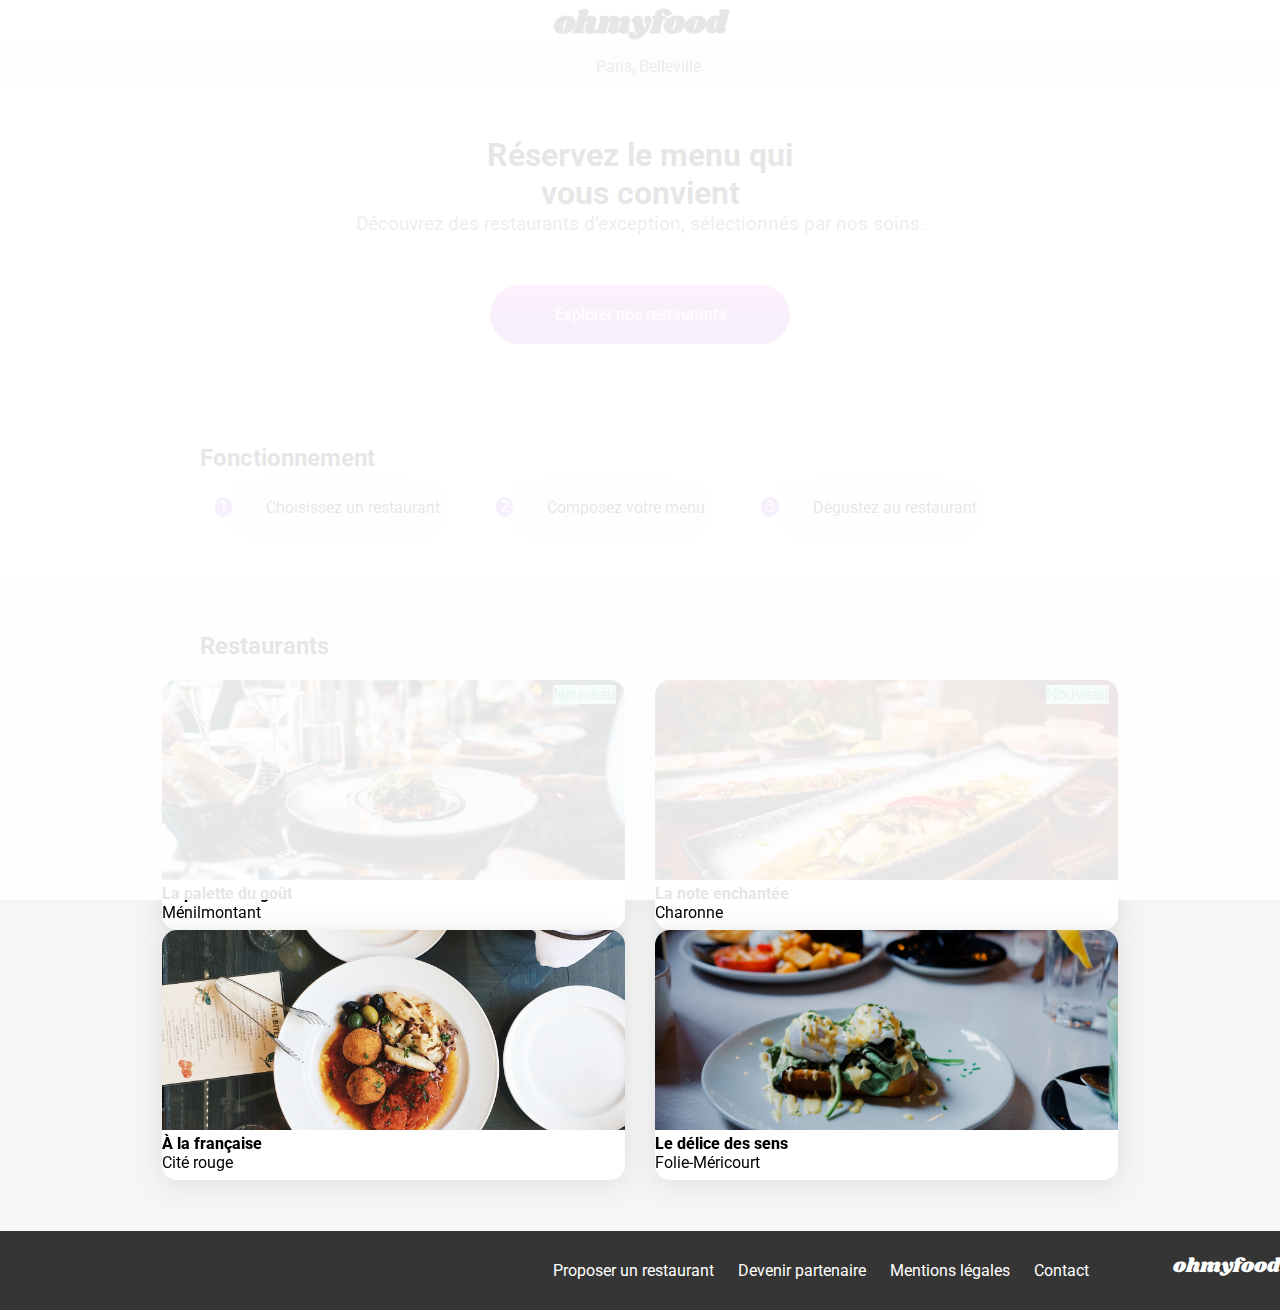
==== index.html @ e3de3bda "commit du 18-04" ====
<!DOCTYPE html>
<html lang="fr">
  <head>
    <meta charset="UTF-8">
    <meta http-equiv="X-UA-Compatible" content="IE=edge">
    <meta name="viewport" content="width=device-width, initial-scale=1.0">
    <title>Oh my food</title>
    <link
      rel="stylesheet"
      href="https://cdnjs.cloudflare.com/ajax/libs/font-awesome/6.2.1/css/all.min.css"
      integrity="sha512-MV7K8+y+gLIBoVD59lQIYicR65iaqukzvf/nwasF0nqhPay5w/9lJmVM2hMDcnK1OnMGCdVK+iQrJ7lzPJQd1w=="
      crossorigin="anonymous"
      referrerpolicy="no-referrer"
    >
    <link rel="preconnect" href="https://fonts.googleapis.com">
    <link rel="preconnect" href="https://fonts.googleapis.com">
    <link rel="preconnect" href="https://fonts.gstatic.com" crossorigin>
    <link href="https://fonts.googleapis.com/css2?family=Roboto:ital,wght@0,100;0,300;0,400;0,500;0,700;0,900;1,100;1,300;1,400;1,500;1,700;1,900&family=Shrikhand&display=swap" rel="stylesheet">
    <link rel="stylesheet" href="./css/index.css">
  </head>
  <body>
    <div class="loader">
      <i class="fa-solid fa-spinner fa-3x fa-spin"></i>
    </div>
    <header>
      <!-- <img src="./images/logo/ohmyfood@2x.svg" alt="oh my food" class="center"> -->
      <h1 class="center">ohmyfood</h1>
      <div class="location">
        <i class="fa-sharp fa-solid fa-location-dot"></i>Paris, Belleville
      </div>
    </header>
    <section>
      <h1 class="reserve">Réservez le menu qui<br> vous convient</h1>
      <p class="intro">Découvrez des restaurants d’exception, sélectionnés par nos soins.</p>
      <div class="btn"><a href="#">Explorer nos restaurants</a></div>
      <div class="fonction">
        <h2 class="ftn">Fonctionnement</h2>
        <div class="one-two-three">
          <div class="line">
            <div class="bullet">1</div>
            <div class="restaurant"><i class="fa-solid fa-mobile-screen-button"></i> Choisissez un restaurant</div>
          </div>
          <div class="line">
            <div class="bullet">2</div>
            <div class="restaurant"><i class="fa-solid fa-list"></i> Composez votre menu</div>
          </div>
          <div class="line">
            <div class="bullet">3</div>
            <div class="restaurant"><i class="fa-solid fa-store"></i> Dégustez au restaurant</div>
          </div>
        </div>
      </div>
    </section>
    <section class="restaurants">
      <h2 class="resto">Restaurants</h2>
      <div class="restaurant-cards">
        <article class="card">
          <div class="new">Nouveau</div>
          <img src="./images/restaurants/jay-wennington-N_Y88TWmGwA-unsplash.jpg" alt="photo d'une assiette">
          <div class="subtitle">
            <div class="heart"><i class="fa-regular fa-heart"></i><i class="fa-solid fa-heart full-heart"></i></div>
            <a href="./restaurants/palette.html">La palette du goût</a>
            <p class="faubourg">Ménilmontant</p>
          </div>
        </article>
      
        <article class="card">
          <div class="new">Nouveau</div>
          <img src="./images/restaurants/louis-hansel-shotsoflouis-qNBGVyOCY8Q-unsplash.jpg" alt="photo d'une assiette">
          <div class="subtitle">
            <div class="heart"><i class="fa-regular fa-heart"></i><i class="fa-solid fa-heart full-heart"></i></div>
            <a href="./restaurants/note.html">La note enchantée</a>
            <p class="faubourg">Charonne</p>
          </div>
        </article>
      
      
        <article class="card">
          <img src="./images/restaurants/stil-u2Lp8tXIcjw-unsplash.jpg" alt="photo d'une assiette">
          <div class="subtitle">
            <div class="heart"><i class="fa-regular fa-heart"></i><i class="fa-solid fa-heart full-heart"></i></div>
            <a href="./restaurants/francaise.html">À la française</a>
            <p class="faubourg">Cité rouge</p>
          </div>
        </article>
      
      
        <article class="card">
          <img src="./images/restaurants/toa-heftiba-DQKerTsQwi0-unsplash.jpg" alt="photo d'une assiette">
          <div class="subtitle">
            <div class="heart"><i class="fa-regular fa-heart"></i><i class="fa-solid fa-heart full-heart"></i></div>
            <a href="./restaurants/delice.html">Le délice des sens</a>
            <p class="faubourg">Folie-Méricourt</p>
          </div>
        </article>
      </div>
    </section>
    <footer>
      <div class="logo">ohmyfood</div>
      <ul>
        <li><a href="#"><i class="fa-solid fa-utensils"></i> Proposer un restaurant</a></li>
        <li><a href="#"><i class="fas fa-hands-helping"></i> Devenir partenaire</a></li>
        <li><a href="#">Mentions légales</a></li>
        <li><a href="mailto:antoninvorain@gmail.com">Contact</a></li>
      </ul>
    </footer>
  </body>
</html>
---- css/index.css ----
* {
  padding: 0;
  margin: 0;
}
/* font-family: 'Shrikhand', sans-serif; */


body {
  /* ohmyfood */
  font-family: "Roboto", sans-serif;
  color: black;
  padding: 0;
  margin: 0;
  /* width: 375px; */
}

.loader{
  position: fixed;
  background-color: #ffffff;
  height: 100vh;
  inset:0;
  z-index: 2;
  opacity: 0.9;
  display:grid;
  place-items: center;
  animation: disappear 200ms 3s forwards;
  color:#e270db;
  transform-origin: top;
}

@keyframes disappear{
  to{
    transform: scale(0);
    /* height: 0; */
    /* width: 0; */
  }
}

.center {
  font-family: "Shrikhand", sans-serif;
  font-size: 2rem;
  text-align: center;
}

header {
  min-width: 375px;
  /* background-color: red; */
  /* position: relative; */
}

.fa-location-dot{
  padding-right: 1rem;
}

.location {
  width: 100%;
  background-color: #eaeaea;
  color: #353535;
  font-size: 1rem;
  /* width: 375px; */
  display: flex;
  justify-content: center;
  padding: 10px 0;
  /* margin: 10px; */
}

.btn {
  margin: auto;
  margin-top: 50px;
  background-image: linear-gradient(180deg, #e270db, #A05ADC);
  /* background-color: ; */
  border-radius: 30px;
  text-align: center;
  padding: 20px 0;
  max-width: 300px;
  cursor: pointer;
}

.btn:hover{
  /* background-image:  */
  transform: scale(1.02);
  opacity: 0.9;
  transition: transform 300ms ease-in-out;
  transform: linear-gradient(180deg, #A05ADC, #e270db);
}

a{
  text-decoration: none;
  color: white;
}

.reserve{
  margin-top: 50px;
  text-align: center;
}

.intro{
  text-align: center;
  margin: auto;
  color: #4D4D4D;
}

p{
  margin-top: 20px;
  font-size: 1.2rem;
}


.ftn{
  margin-top: 100px;
  padding-left: 10px;
}


.fa-mobile-screen-button,
.fa-list,
.fa-store{
  padding-right: 1.5rem;

}

.one-two-three{
  display: flex;
  flex-direction: column;
  padding-left: 10px;
}

.bullet{
  background-color: #A05ADC;
  border-radius: 50%;
  width: 20px;
  height: 20px;
  text-align: center;
  margin-top: 10px;
  color: white;
  z-index: 1;
}

.line{
  display: flex;
  justify-content: center;
  align-items: center;
}

.restaurant{
  display: flex;
  align-items: center;
  background-color: #F6F6F6;
  filter: drop-shadow(0px 3px 15px rgba(0, 0, 0, 0.1));
  width: 100%;
  margin-top: 10px;
  height: 50px;
  padding-left: 10px;
  border-radius: 10%;
}

.restaurant:hover .fa-solid{
  color:#A05ADC;
}

restaurant::before{
  content: "";
  margin-left: 100px;
}

/* .fa-store{
  color: #A05ADC;
} */

.restaurants{
  background-color: #F6F6F6;
  margin-top: 50px;
  padding-bottom: 4%;
}

.resto{
  margin-left: 0px;
  padding-top: 50px;
}

.card{
  border-radius: 15px;
  max-width: 94%;
  max-height: 340px;
  margin: auto;
  position: relative;
  filter: drop-shadow(0px 3px 15px rgba(0, 0, 0, 0.1));
  background-color: white;
}

.card img{
  width: 100%;
  object-fit: cover;
  border-radius: 15px 15px 0 0;
  max-height: 300px;
  height: 200px;
}

.new{
  display: inline-block;
  position: absolute;
  top: 2%;
  right:2%;
  /* margin:  290px; */
  color: #139273;
  background-color: #99E2D0;
}

.subtitle{
  position:relative;
  width: 300px;
}
.subtitle a{
  color: black;
  font-weight: 800;
  margin-top: -16px;
}

.faubourg{
  font-size: 16px;
  margin-top: -0px;
  margin-bottom: 8px;
}

.fa-heart{
  position: absolute;
}

.heart{
  position:absolute;
  right: 1.5rem;  
  /* left: auto; */
  top: 0rem;
  font-size: 2rem;
}

.full-heart{
  color: transparent;
  background-image: linear-gradient(180deg, #A05ADC, #e270db);
  background-clip: text;
  -webkit-background-clip: text;
  opacity: 0;
  transition: all 200ms ease-in-out;
}

.full-heart:hover{
  opacity: 1;
}

footer{
  display: flex;
  flex-direction: column;
  background-color: #353535;
  color: white;
  padding-left: 20px;
  padding-top: 20px;
  padding-bottom: 20px;
  gap: 10px;
}

ul li{
  list-style-type: none;
  padding: 10px;
}

.logo{
  font-family: Shrikhand, sans-serif;
  font-size: 20px;
}

/* tablette */
@media screen and (min-width: 768px){

  .restaurant-cards{
    display: flex;
    flex-direction: row;
    flex-wrap: wrap;
    width: 94%;
    margin:0 auto;
    justify-content: space-between;
  }

  .card{
    width: 47%;
  }
}


/* desktop version */
@media (min-width: 992px) {
  .card{
    width:24%;
  }
  
  .restaurant-cards{
    display: flex;
    flex-direction: row;
    flex-wrap: wrap;
    width: 94%;
    margin:0 auto;
    justify-content: space-between;
  }

  .heart{
    position:absolute;
    right: -3rem;  
  }

  .card{
    width: 47%;
  }
}

@media (min-width: 1200px) {
  .one-two-three{
    display: flex;
    flex-direction: row;
    margin-left: 16%;
    gap: 5%;
  }

  .ftn{
    padding-left: 200px;
  }
  
  .resto{
    padding-left: 200px;
    padding-bottom: 20px;
  }

  .heart{
    position:absolute;
    right: -8rem;  
  }

  .card{
    width: 47%;
  }

  .restaurant-cards{
    display: flex;
    flex-direction: row;
    flex-wrap: wrap;
    width: 77%;
    margin:0 auto;
    justify-content: space-between;
  }
  
  .heart{
    /* right: -1rem; */
  }
  
  footer{
    display: flex;
    flex-direction: row-reverse;
    background-color: #353535;
    padding-left: 20px;
    padding-top: 20px;
    padding-bottom: 20px;
    gap: 10px;
  }
  
  .logo{
    padding-left: 4rem;
  }

  ul li{
    display: inline-block;
  }
}
/*
  body {
    width: 1024px;
  }

  .center{
    width: 16%;
  }
  .location {
    width: 1440px;
  }

  .btn{
    width: 215px;
    margin: auto;
  }

  .reserve{
    margin-bottom: 30px;
  }

  .intro{
    margin-bottom: 30px;
  }

  .ftn{
    margin-left: 16%;
  }

 

  .restaurants{
    display:flex;
    flex-direction: row;
    flex-wrap: wrap;
    margin-left: 16%  ;
  }

  .resto{
    margin-left: 0%; 
    margin-bottom: 16%;

  }

  .restaurant-cards{
    margin-top: 500px;
    display: flex;
    flex-direction: row;
    flex-wrap: wrap;
    width: 100%;
  }

  .card{
    width: 500%;
  } */

}
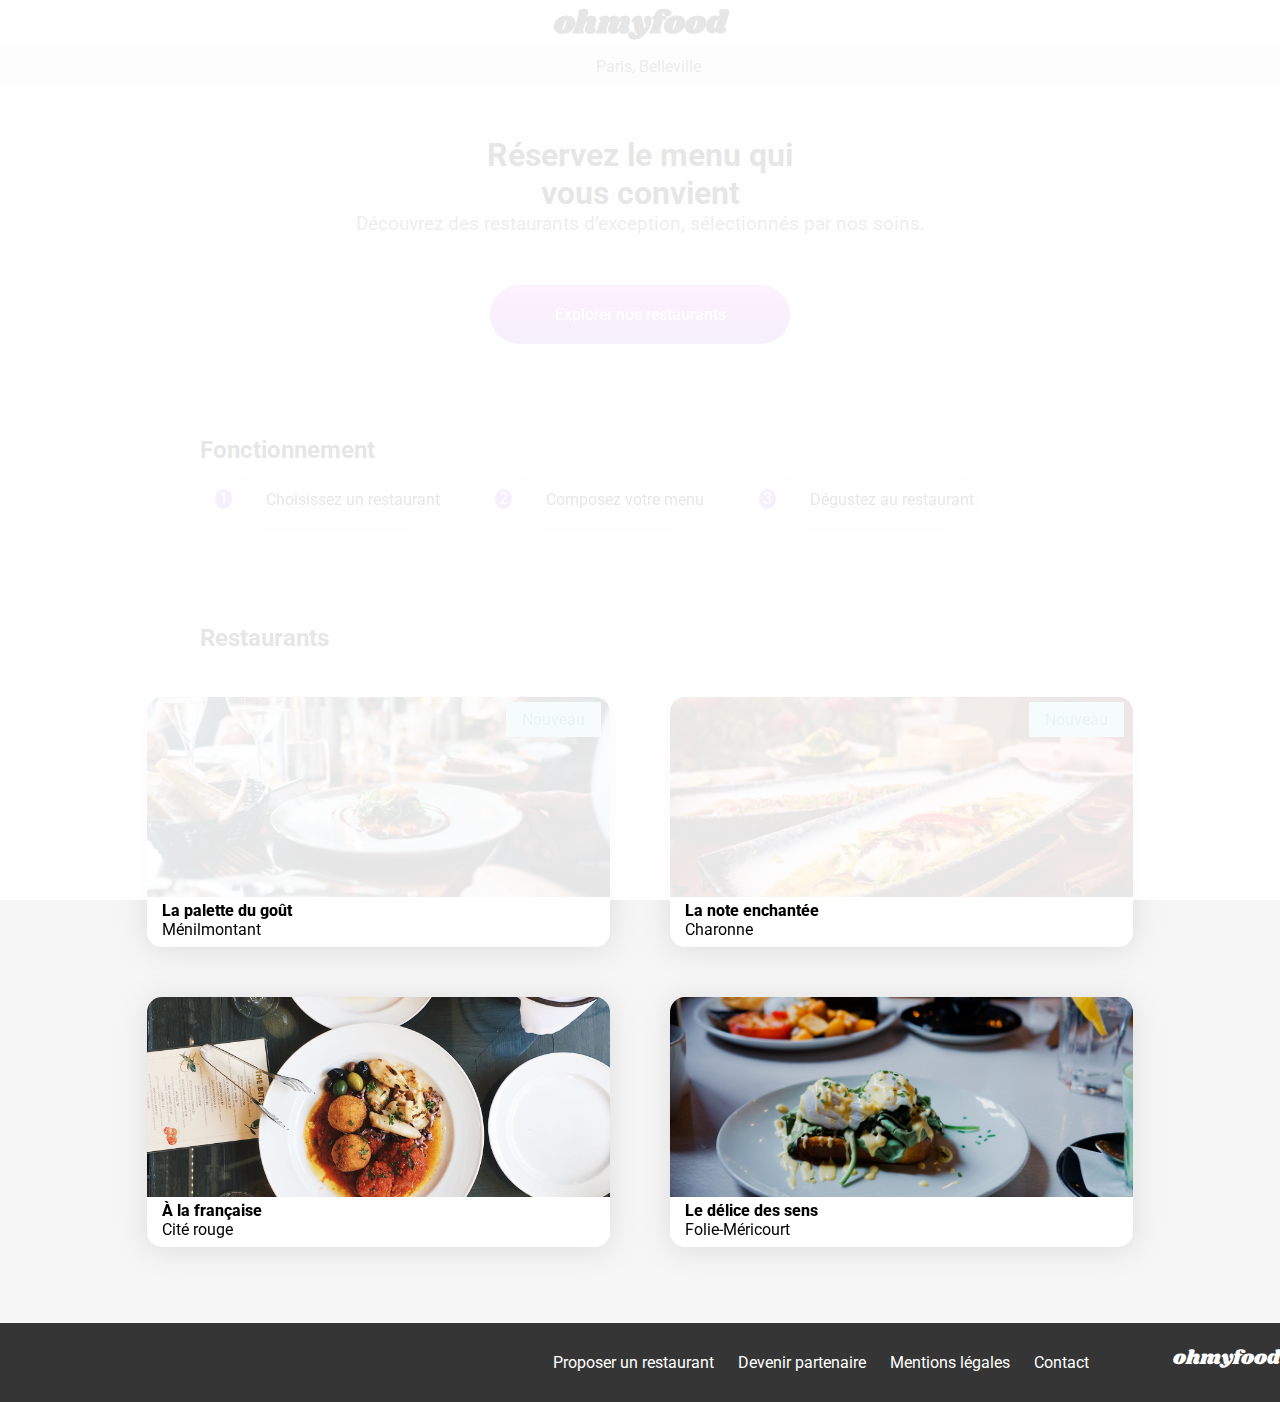
==== commit 4b4e31ba: "commit du 28-04.2" ====
--- a/index.html
+++ b/index.html
@@ -30,9 +30,11 @@
       </div>
     </header>
     <section>
-      <h1 class="reserve">Réservez le menu qui<br> vous convient</h1>
-      <p class="intro">Découvrez des restaurants d’exception, sélectionnés par nos soins.</p>
-      <div class="btn"><a href="#">Explorer nos restaurants</a></div>
+      <div class="bgc">
+        <h1 class="reserve">Réservez le menu qui<br> vous convient</h1>
+        <p class="intro">Découvrez des restaurants d’exception, sélectionnés par nos soins.</p>
+        <div class="btn"><a href="#">Explorer nos restaurants</a></div>
+      </div>  
       <div class="fonction">
         <h2 class="ftn">Fonctionnement</h2>
         <div class="one-two-three">
--- a/css/index.css
+++ b/css/index.css
@@ -43,9 +43,8 @@
 }
 
 header {
-  min-width: 375px;
-  /* background-color: red; */
-  /* position: relative; */
+  min-width: 100%;
+  margin: 0;
 }
 
 .fa-location-dot{
@@ -61,7 +60,7 @@
   display: flex;
   justify-content: center;
   padding: 10px 0;
-  /* margin: 10px; */
+  margin: 0px;
 }
 
 .btn {
@@ -81,7 +80,7 @@
   transform: scale(1.02);
   opacity: 0.9;
   transition: transform 300ms ease-in-out;
-  transform: linear-gradient(180deg, #A05ADC, #e270db);
+  /* transform: linear-gradient(180deg, #A05ADC, #e270db); */
 }
 
 a{
@@ -89,8 +88,14 @@
   color: white;
 }
 
+.bgc{
+  height: 200px;
+  background-color: #F6F6F6;
+  padding-top: 50px;
+}
+
 .reserve{
-  margin-top: 50px;
+  font-size: 2rem;;
   text-align: center;
 }
 
@@ -108,7 +113,9 @@
 
 .ftn{
   margin-top: 100px;
+  /* margin-right: 45px; */
   padding-left: 10px;
+  /* padding-right: 10px; */
 }
 
 
@@ -123,6 +130,7 @@
   display: flex;
   flex-direction: column;
   padding-left: 10px;
+  padding-right: 25px;
 }
 
 .bullet{
@@ -175,6 +183,7 @@
 
 .resto{
   margin-left: 0px;
+  padding-left: 10px;
   padding-top: 50px;
 }
 
@@ -182,7 +191,8 @@
   border-radius: 15px;
   max-width: 94%;
   max-height: 340px;
-  margin: auto;
+  margin: 25px 0;
+  /* margin: auto; */
   position: relative;
   filter: drop-shadow(0px 3px 15px rgba(0, 0, 0, 0.1));
   background-color: white;
@@ -199,6 +209,7 @@
 .new{
   display: inline-block;
   position: absolute;
+  padding :0.5em 1em;
   top: 2%;
   right:2%;
   /* margin:  290px; */
@@ -209,6 +220,7 @@
 .subtitle{
   position:relative;
   width: 300px;
+  left: 15px;
 }
 .subtitle a{
   color: black;
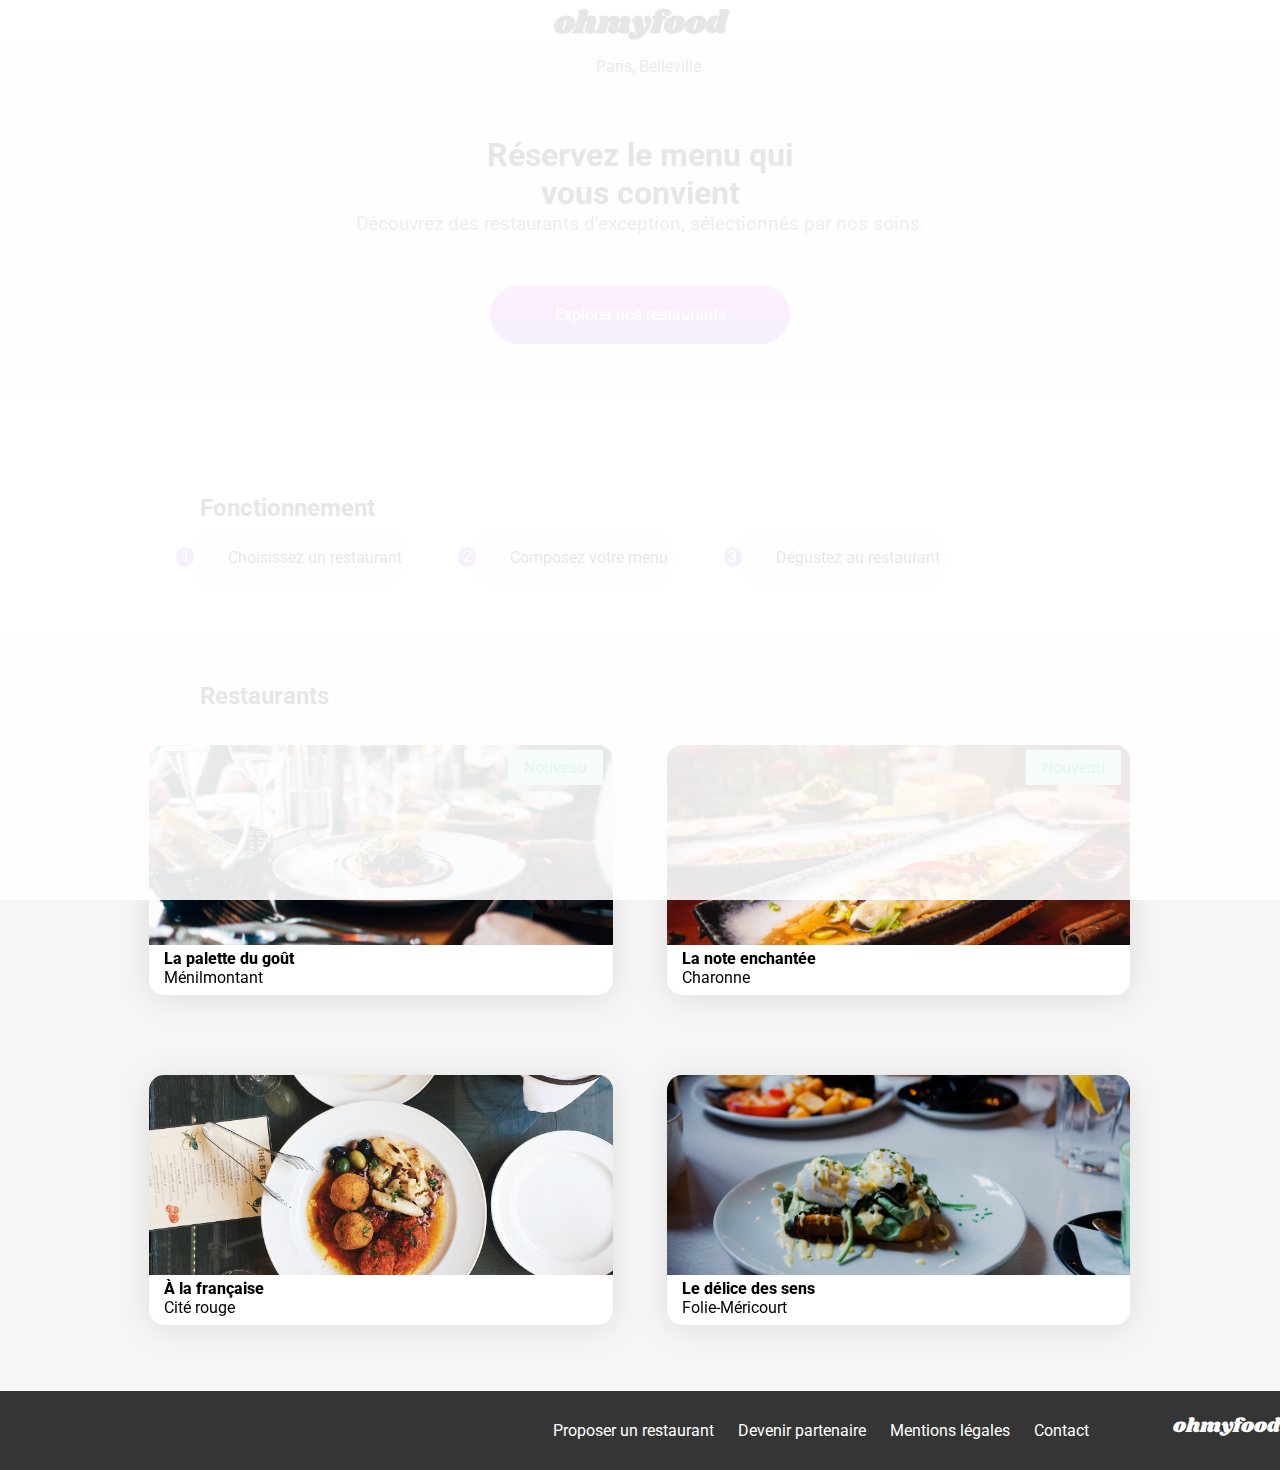
==== commit b3a0b4fb: "commit du 5-05" ====
--- a/index.html
+++ b/index.html
@@ -23,7 +23,6 @@
       <i class="fa-solid fa-spinner fa-3x fa-spin"></i>
     </div>
     <header>
-      <!-- <img src="./images/logo/ohmyfood@2x.svg" alt="oh my food" class="center"> -->
       <h1 class="center">ohmyfood</h1>
       <div class="location">
         <i class="fa-sharp fa-solid fa-location-dot"></i>Paris, Belleville
@@ -58,7 +57,7 @@
       <div class="restaurant-cards">
         <article class="card">
           <div class="new">Nouveau</div>
-          <img src="./images/restaurants/jay-wennington-N_Y88TWmGwA-unsplash.jpg" alt="photo d'une assiette">
+          <a href="./restaurants/palette.html"><img src="./images/restaurants/jay-wennington-N_Y88TWmGwA-unsplash.jpg" alt="photo d'une assiette"></a>
           <div class="subtitle">
             <div class="heart"><i class="fa-regular fa-heart"></i><i class="fa-solid fa-heart full-heart"></i></div>
             <a href="./restaurants/palette.html">La palette du goût</a>
@@ -68,7 +67,7 @@
       
         <article class="card">
           <div class="new">Nouveau</div>
-          <img src="./images/restaurants/louis-hansel-shotsoflouis-qNBGVyOCY8Q-unsplash.jpg" alt="photo d'une assiette">
+          <a href="./restaurants/note.html"><img src="./images/restaurants/louis-hansel-shotsoflouis-qNBGVyOCY8Q-unsplash.jpg" alt="photo d'une assiette"></a>
           <div class="subtitle">
             <div class="heart"><i class="fa-regular fa-heart"></i><i class="fa-solid fa-heart full-heart"></i></div>
             <a href="./restaurants/note.html">La note enchantée</a>
@@ -78,7 +77,7 @@
       
       
         <article class="card">
-          <img src="./images/restaurants/stil-u2Lp8tXIcjw-unsplash.jpg" alt="photo d'une assiette">
+          <a href="./restaurants/francaise.html"><img src="./images/restaurants/stil-u2Lp8tXIcjw-unsplash.jpg" alt="photo d'une assiette"></a>
           <div class="subtitle">
             <div class="heart"><i class="fa-regular fa-heart"></i><i class="fa-solid fa-heart full-heart"></i></div>
             <a href="./restaurants/francaise.html">À la française</a>
@@ -88,7 +87,7 @@
       
       
         <article class="card">
-          <img src="./images/restaurants/toa-heftiba-DQKerTsQwi0-unsplash.jpg" alt="photo d'une assiette">
+          <a href="./restaurants/delice.html"><img src="./images/restaurants/toa-heftiba-DQKerTsQwi0-unsplash.jpg" alt="photo d'une assiette"></a>
           <div class="subtitle">
             <div class="heart"><i class="fa-regular fa-heart"></i><i class="fa-solid fa-heart full-heart"></i></div>
             <a href="./restaurants/delice.html">Le délice des sens</a>
--- a/css/index.css
+++ b/css/index.css
@@ -2,8 +2,6 @@
   padding: 0;
   margin: 0;
 }
-/* font-family: 'Shrikhand', sans-serif; */
-
 
 body {
   /* ohmyfood */
@@ -11,7 +9,6 @@
   color: black;
   padding: 0;
   margin: 0;
-  /* width: 375px; */
 }
 
 .loader{
@@ -31,8 +28,6 @@
 @keyframes disappear{
   to{
     transform: scale(0);
-    /* height: 0; */
-    /* width: 0; */
   }
 }
 
@@ -56,7 +51,6 @@
   background-color: #eaeaea;
   color: #353535;
   font-size: 1rem;
-  /* width: 375px; */
   display: flex;
   justify-content: center;
   padding: 10px 0;
@@ -67,7 +61,6 @@
   margin: auto;
   margin-top: 50px;
   background-image: linear-gradient(180deg, #e270db, #A05ADC);
-  /* background-color: ; */
   border-radius: 30px;
   text-align: center;
   padding: 20px 0;
@@ -76,11 +69,9 @@
 }
 
 .btn:hover{
-  /* background-image:  */
   transform: scale(1.02);
   opacity: 0.9;
   transition: transform 300ms ease-in-out;
-  /* transform: linear-gradient(180deg, #A05ADC, #e270db); */
 }
 
 a{
@@ -89,9 +80,9 @@
 }
 
 .bgc{
-  height: 200px;
   background-color: #F6F6F6;
   padding-top: 50px;
+  padding-bottom: 50px;;
 }
 
 .reserve{
@@ -113,9 +104,7 @@
 
 .ftn{
   margin-top: 100px;
-  /* margin-right: 45px; */
   padding-left: 10px;
-  /* padding-right: 10px; */
 }
 
 
@@ -171,10 +160,6 @@
   margin-left: 100px;
 }
 
-/* .fa-store{
-  color: #A05ADC;
-} */
-
 .restaurants{
   background-color: #F6F6F6;
   margin-top: 50px;
@@ -183,7 +168,7 @@
 
 .resto{
   margin-left: 0px;
-  padding-left: 10px;
+  padding-left: 4%;
   padding-top: 50px;
 }
 
@@ -191,8 +176,7 @@
   border-radius: 15px;
   max-width: 94%;
   max-height: 340px;
-  margin: 25px 0;
-  /* margin: auto; */
+  margin: 15px auto;
   position: relative;
   filter: drop-shadow(0px 3px 15px rgba(0, 0, 0, 0.1));
   background-color: white;
@@ -212,7 +196,6 @@
   padding :0.5em 1em;
   top: 2%;
   right:2%;
-  /* margin:  290px; */
   color: #139273;
   background-color: #99E2D0;
 }
@@ -240,8 +223,7 @@
 
 .heart{
   position:absolute;
-  right: 1.5rem;  
-  /* left: auto; */
+  right: 2rem;
   top: 0rem;
   font-size: 2rem;
 }
@@ -288,12 +270,13 @@
     flex-direction: row;
     flex-wrap: wrap;
     width: 94%;
+    gap:50px;
     margin:0 auto;
     justify-content: space-between;
   }
 
   .card{
-    width: 47%;
+    width: 45%;
   }
 }
 
@@ -315,7 +298,7 @@
 
   .heart{
     position:absolute;
-    right: -3rem;  
+    right: -6rem;  
   }
 
   .card{
@@ -327,7 +310,7 @@
   .one-two-three{
     display: flex;
     flex-direction: row;
-    margin-left: 16%;
+    margin-left: 13%;
     gap: 5%;
   }
 
@@ -342,7 +325,8 @@
 
   .heart{
     position:absolute;
-    right: -8rem;  
+    /* right: -5.5rem; */
+    right: -10.5rem;
   }
 
   .card{
@@ -356,10 +340,6 @@
     width: 77%;
     margin:0 auto;
     justify-content: space-between;
-  }
-  
-  .heart{
-    /* right: -1rem; */
   }
   
   footer{
@@ -380,60 +360,3 @@
     display: inline-block;
   }
 }
-/*
-  body {
-    width: 1024px;
-  }
-
-  .center{
-    width: 16%;
-  }
-  .location {
-    width: 1440px;
-  }
-
-  .btn{
-    width: 215px;
-    margin: auto;
-  }
-
-  .reserve{
-    margin-bottom: 30px;
-  }
-
-  .intro{
-    margin-bottom: 30px;
-  }
-
-  .ftn{
-    margin-left: 16%;
-  }
-
- 
-
-  .restaurants{
-    display:flex;
-    flex-direction: row;
-    flex-wrap: wrap;
-    margin-left: 16%  ;
-  }
-
-  .resto{
-    margin-left: 0%; 
-    margin-bottom: 16%;
-
-  }
-
-  .restaurant-cards{
-    margin-top: 500px;
-    display: flex;
-    flex-direction: row;
-    flex-wrap: wrap;
-    width: 100%;
-  }
-
-  .card{
-    width: 500%;
-  } */
-
-}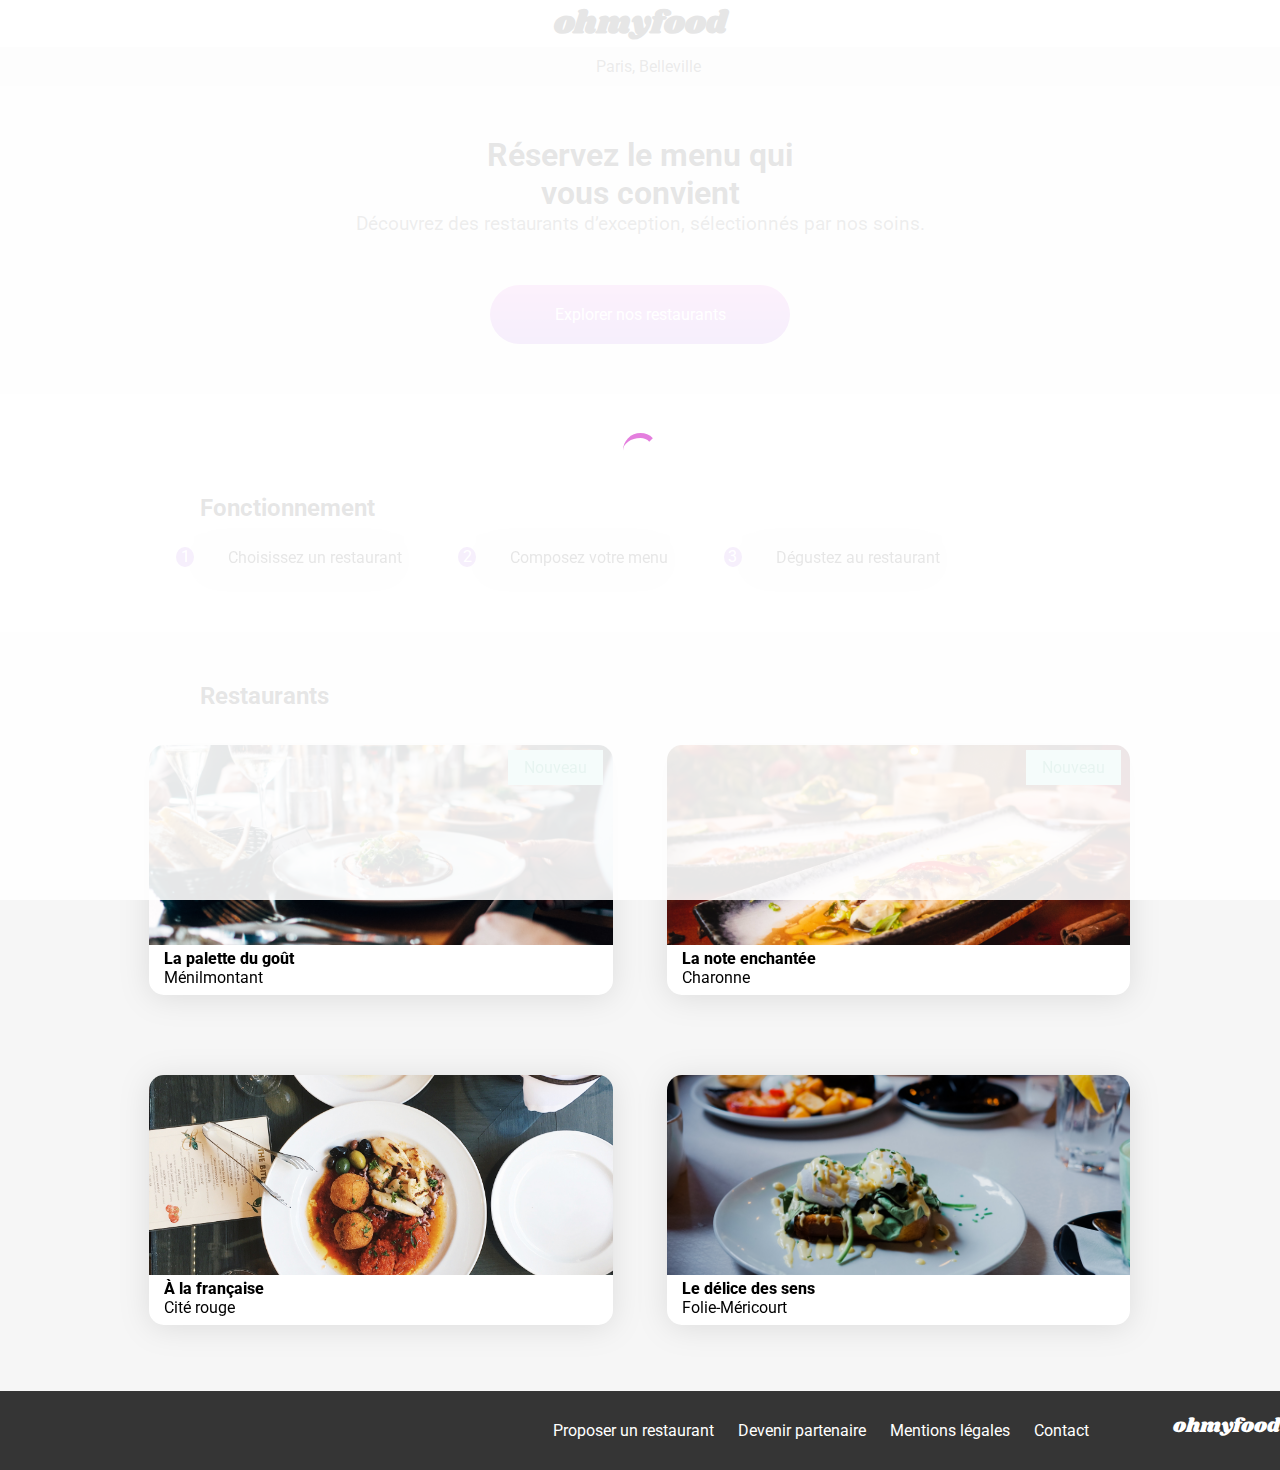
==== commit 4a8c1238: "modification du loader" ====
--- a/index.html
+++ b/index.html
@@ -20,7 +20,7 @@
   </head>
   <body>
     <div class="loader">
-      <i class="fa-solid fa-spinner fa-3x fa-spin"></i>
+      <!-- <i class="fa-solid fa-spinner fa-3x fa-spin"></i> -->
     </div>
     <header>
       <h1 class="center">ohmyfood</h1>
--- a/css/index.css
+++ b/css/index.css
@@ -20,15 +20,30 @@
   opacity: 0.9;
   display:grid;
   place-items: center;
-  animation: disappear 200ms 3s forwards;
+  animation: disappear 200ms 6s forwards;
   color:#e270db;
   transform-origin: top;
+}
+
+.loader::after{
+  content: "";
+  height: 30px;
+  width: 30px;
+  border-right: 5px solid transparent;
+  border-top: 5px solid #e270db;
+  /* border-right: 5px solid red;; */
+  border-radius: 50%;
+  animation: spin 2s infinite linear; 
 }
 
 @keyframes disappear{
   to{
     transform: scale(0);
   }
+}
+@keyframes spin {
+  from {transform:rotate(0deg);}
+  to {transform:rotate(360deg);}
 }
 
 .center {
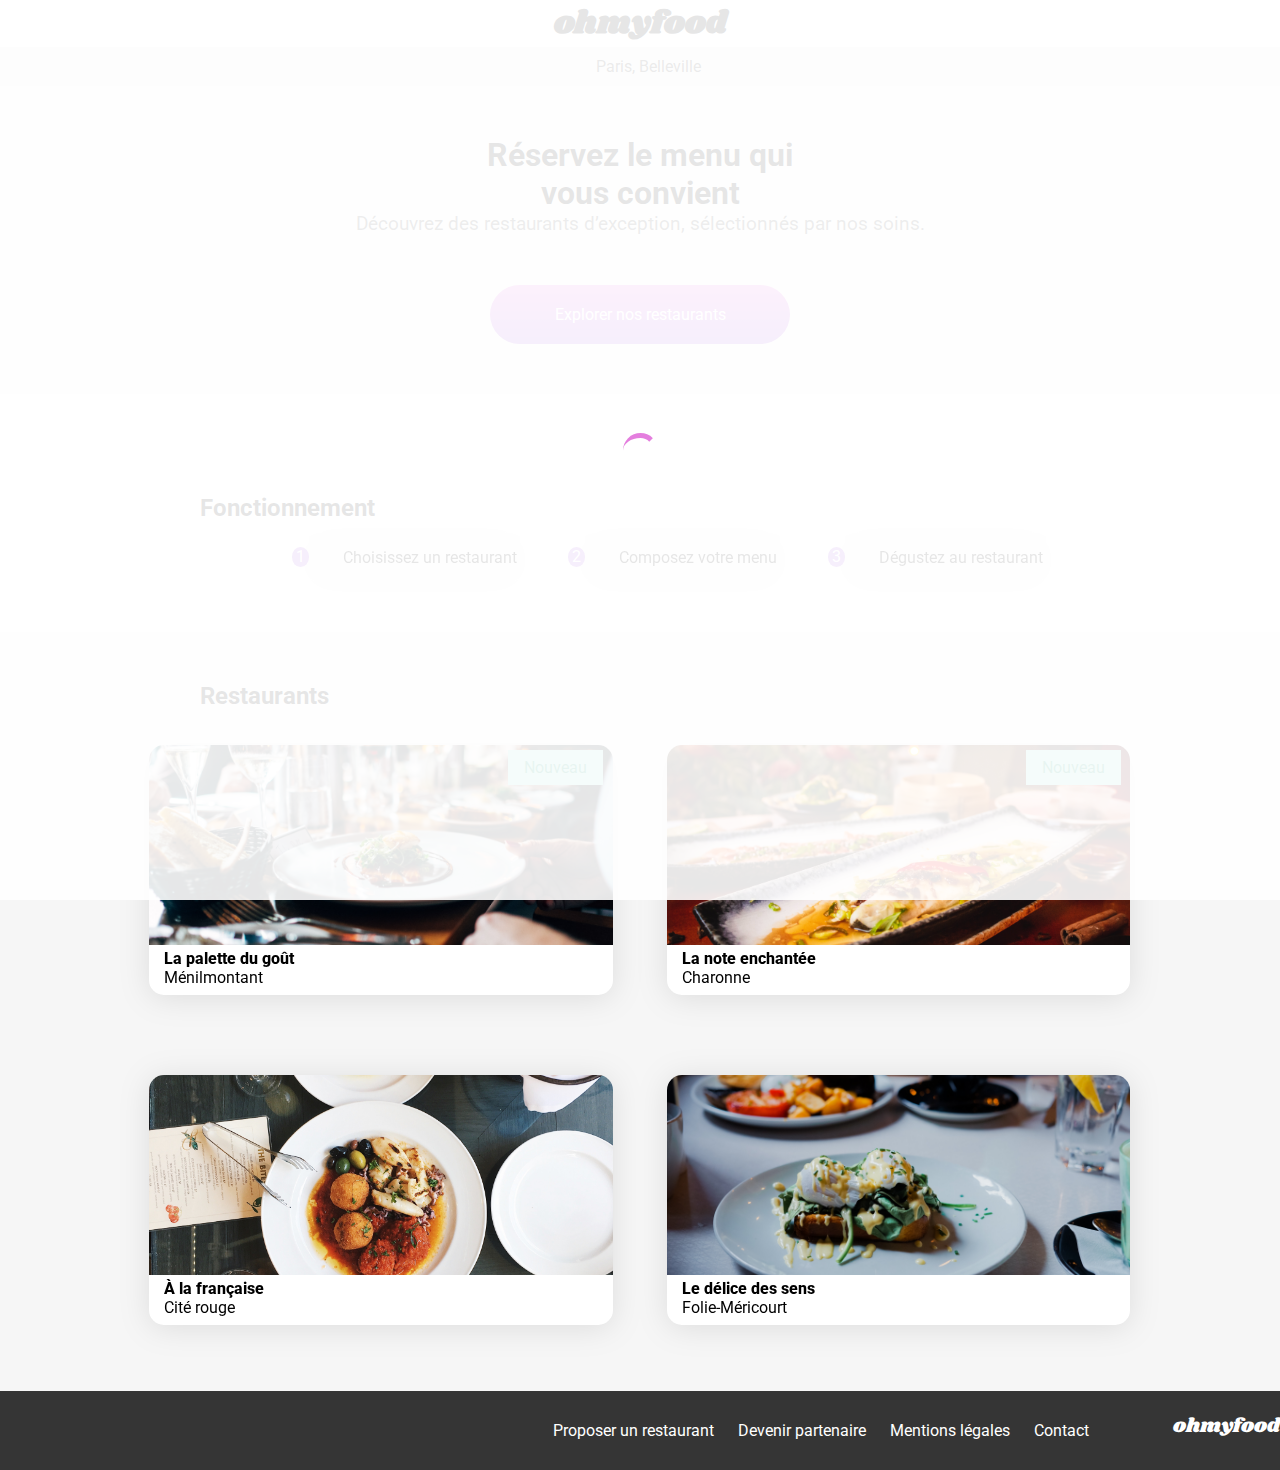
==== commit dad705cf: "positionnement des coeurs" ====
--- a/index.html
+++ b/index.html
@@ -30,7 +30,7 @@
     </header>
     <section>
       <div class="bgc">
-        <h1 class="reserve">Réservez le menu qui<br> vous convient</h1>
+        <h2 class="reserve">Réservez le menu qui<br> vous convient</h2>
         <p class="intro">Découvrez des restaurants d’exception, sélectionnés par nos soins.</p>
         <div class="btn"><a href="#">Explorer nos restaurants</a></div>
       </div>  
@@ -55,45 +55,46 @@
     <section class="restaurants">
       <h2 class="resto">Restaurants</h2>
       <div class="restaurant-cards">
-        <article class="card">
+        <div class="card">
           <div class="new">Nouveau</div>
           <a href="./restaurants/palette.html"><img src="./images/restaurants/jay-wennington-N_Y88TWmGwA-unsplash.jpg" alt="photo d'une assiette"></a>
           <div class="subtitle">
-            <div class="heart"><i class="fa-regular fa-heart"></i><i class="fa-solid fa-heart full-heart"></i></div>
+            
             <a href="./restaurants/palette.html">La palette du goût</a>
             <p class="faubourg">Ménilmontant</p>
+            <i class="fa-regular fa-heart"></i><i class="fa-solid fa-heart full-heart"></i>
           </div>
-        </article>
+        </div>
       
-        <article class="card">
+        <div class="card">
           <div class="new">Nouveau</div>
           <a href="./restaurants/note.html"><img src="./images/restaurants/louis-hansel-shotsoflouis-qNBGVyOCY8Q-unsplash.jpg" alt="photo d'une assiette"></a>
           <div class="subtitle">
-            <div class="heart"><i class="fa-regular fa-heart"></i><i class="fa-solid fa-heart full-heart"></i></div>
             <a href="./restaurants/note.html">La note enchantée</a>
             <p class="faubourg">Charonne</p>
+            <i class="fa-regular fa-heart"></i><i class="fa-solid fa-heart full-heart"></i>
           </div>
-        </article>
+        </div>
       
       
-        <article class="card">
+        <div class="card">
           <a href="./restaurants/francaise.html"><img src="./images/restaurants/stil-u2Lp8tXIcjw-unsplash.jpg" alt="photo d'une assiette"></a>
           <div class="subtitle">
-            <div class="heart"><i class="fa-regular fa-heart"></i><i class="fa-solid fa-heart full-heart"></i></div>
             <a href="./restaurants/francaise.html">À la française</a>
             <p class="faubourg">Cité rouge</p>
+            <i class="fa-regular fa-heart"></i><i class="fa-solid fa-heart full-heart"></i>
           </div>
-        </article>
+        </div>
       
       
-        <article class="card">
+        <div class="card">
           <a href="./restaurants/delice.html"><img src="./images/restaurants/toa-heftiba-DQKerTsQwi0-unsplash.jpg" alt="photo d'une assiette"></a>
           <div class="subtitle">
-            <div class="heart"><i class="fa-regular fa-heart"></i><i class="fa-solid fa-heart full-heart"></i></div>
             <a href="./restaurants/delice.html">Le délice des sens</a>
             <p class="faubourg">Folie-Méricourt</p>
+            <i class="fa-regular fa-heart"></i><i class="fa-solid fa-heart full-heart"></i>
           </div>
-        </article>
+        </div>
       </div>
     </section>
     <footer>
--- a/css/index.css
+++ b/css/index.css
@@ -217,7 +217,7 @@
 
 .subtitle{
   position:relative;
-  width: 300px;
+  /* width: 300px; */
   left: 15px;
 }
 .subtitle a{
@@ -226,6 +226,14 @@
   margin-top: -16px;
 }
 
+.subtitle i{
+  font-size: 2rem;
+  position: absolute;
+  right: 1rem;
+  top:50%;
+  transform: translateY(-50%);
+}
+
 .faubourg{
   font-size: 16px;
   margin-top: -0px;
@@ -233,7 +241,7 @@
 }
 
 .fa-heart{
-  position: absolute;
+  /* position: absolute; */
 }
 
 .heart{
@@ -325,7 +333,7 @@
   .one-two-three{
     display: flex;
     flex-direction: row;
-    margin-left: 13%;
+    margin-left: 22%;
     gap: 5%;
   }
 
@@ -341,7 +349,7 @@
   .heart{
     position:absolute;
     /* right: -5.5rem; */
-    right: -10.5rem;
+    /* right: -10.5rem; */
   }
 
   .card{
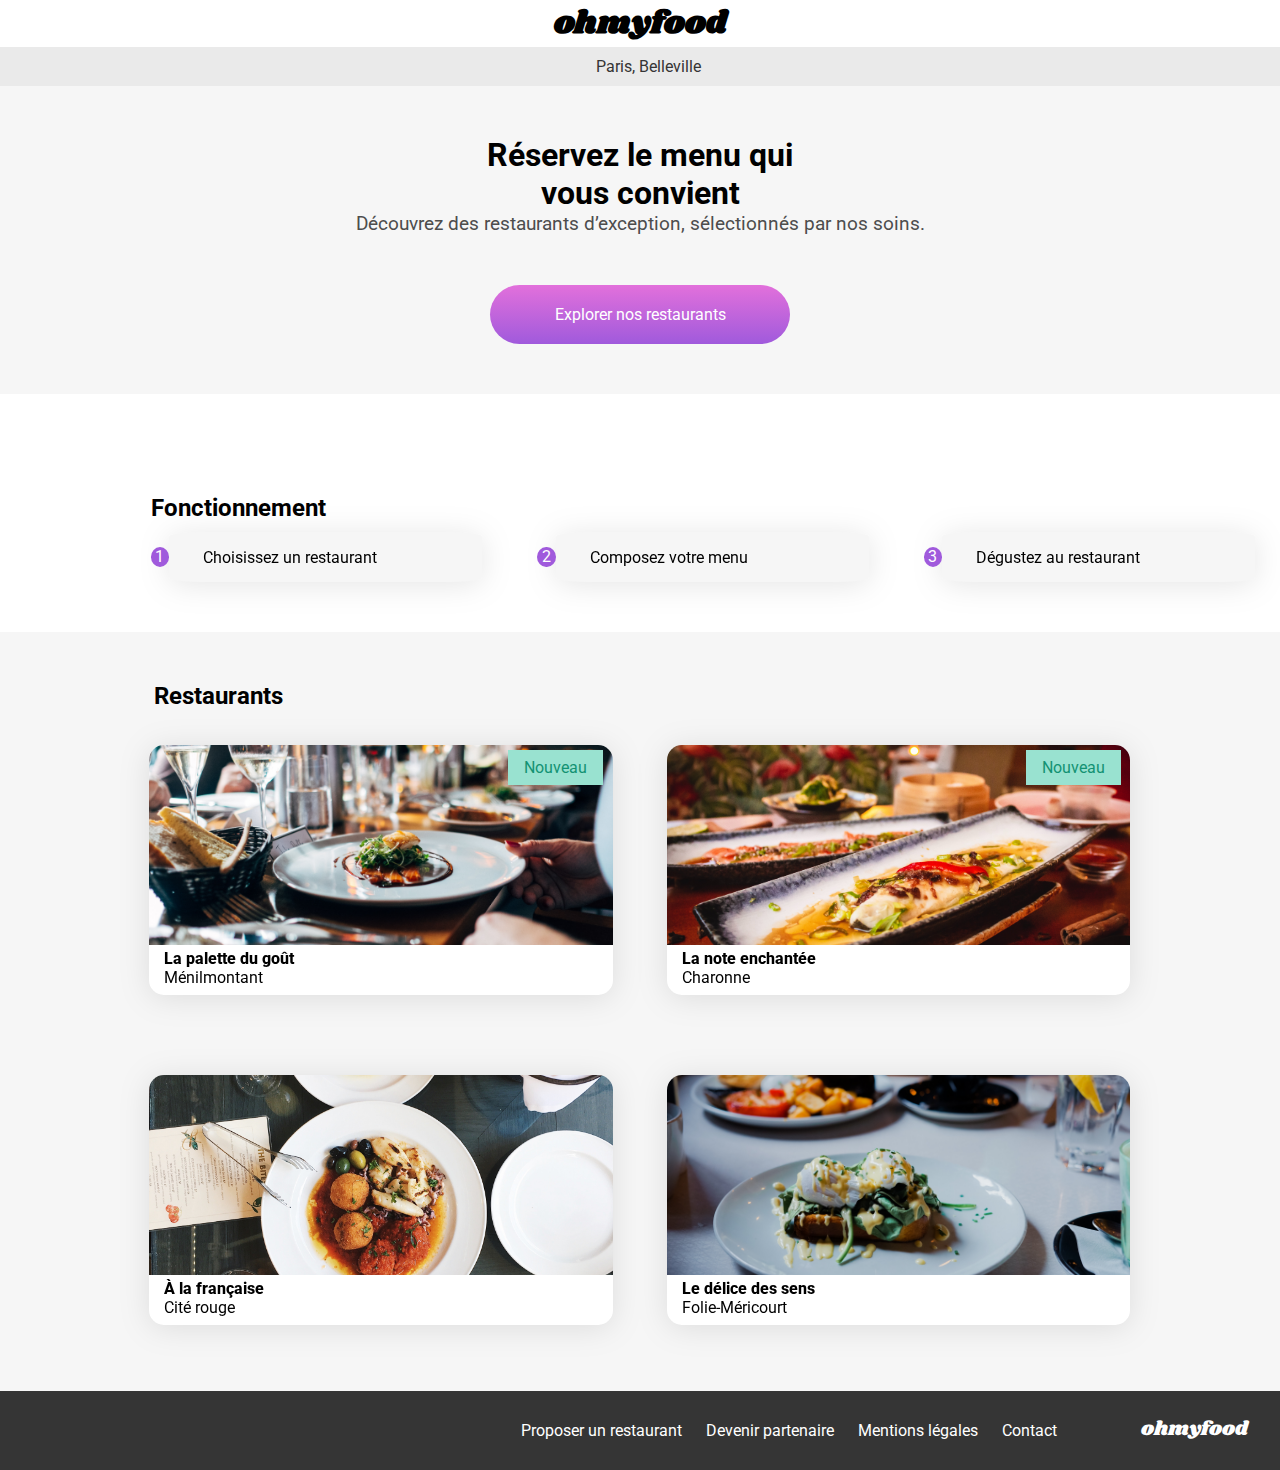
==== commit 280fc7f3: "les coeurs sont à droite et le logo du header est recentré" ====
--- a/index.html
+++ b/index.html
@@ -19,9 +19,8 @@
     <link rel="stylesheet" href="./css/index.css">
   </head>
   <body>
-    <div class="loader">
-      <!-- <i class="fa-solid fa-spinner fa-3x fa-spin"></i> -->
-    </div>
+    <!-- <div class="loader">
+    </div> -->
     <header>
       <h1 class="center">ohmyfood</h1>
       <div class="location">
--- a/css/index.css
+++ b/css/index.css
@@ -152,6 +152,7 @@
   display: flex;
   justify-content: center;
   align-items: center;
+  width: 100%;
 }
 
 .restaurant{
@@ -229,7 +230,7 @@
 .subtitle i{
   font-size: 2rem;
   position: absolute;
-  right: 1rem;
+  right: 7%;
   top:50%;
   transform: translateY(-50%);
 }
@@ -330,19 +331,23 @@
 }
 
 @media (min-width: 1200px) {
+  .fonction{
+    padding-left: 11%;
+  }
+
   .one-two-three{
     display: flex;
     flex-direction: row;
-    margin-left: 22%;
+    /* margin-left: 22%; */
     gap: 5%;
   }
 
-  .ftn{
+  /* .ftn{
     padding-left: 200px;
-  }
+  } */
   
   .resto{
-    padding-left: 200px;
+    padding-left: 12%;
     padding-bottom: 20px;
   }
 
@@ -377,6 +382,8 @@
   
   .logo{
     padding-left: 4rem;
+    padding-right: 2rem;
+    padding-top: 0.2rem;
   }
 
   ul li{
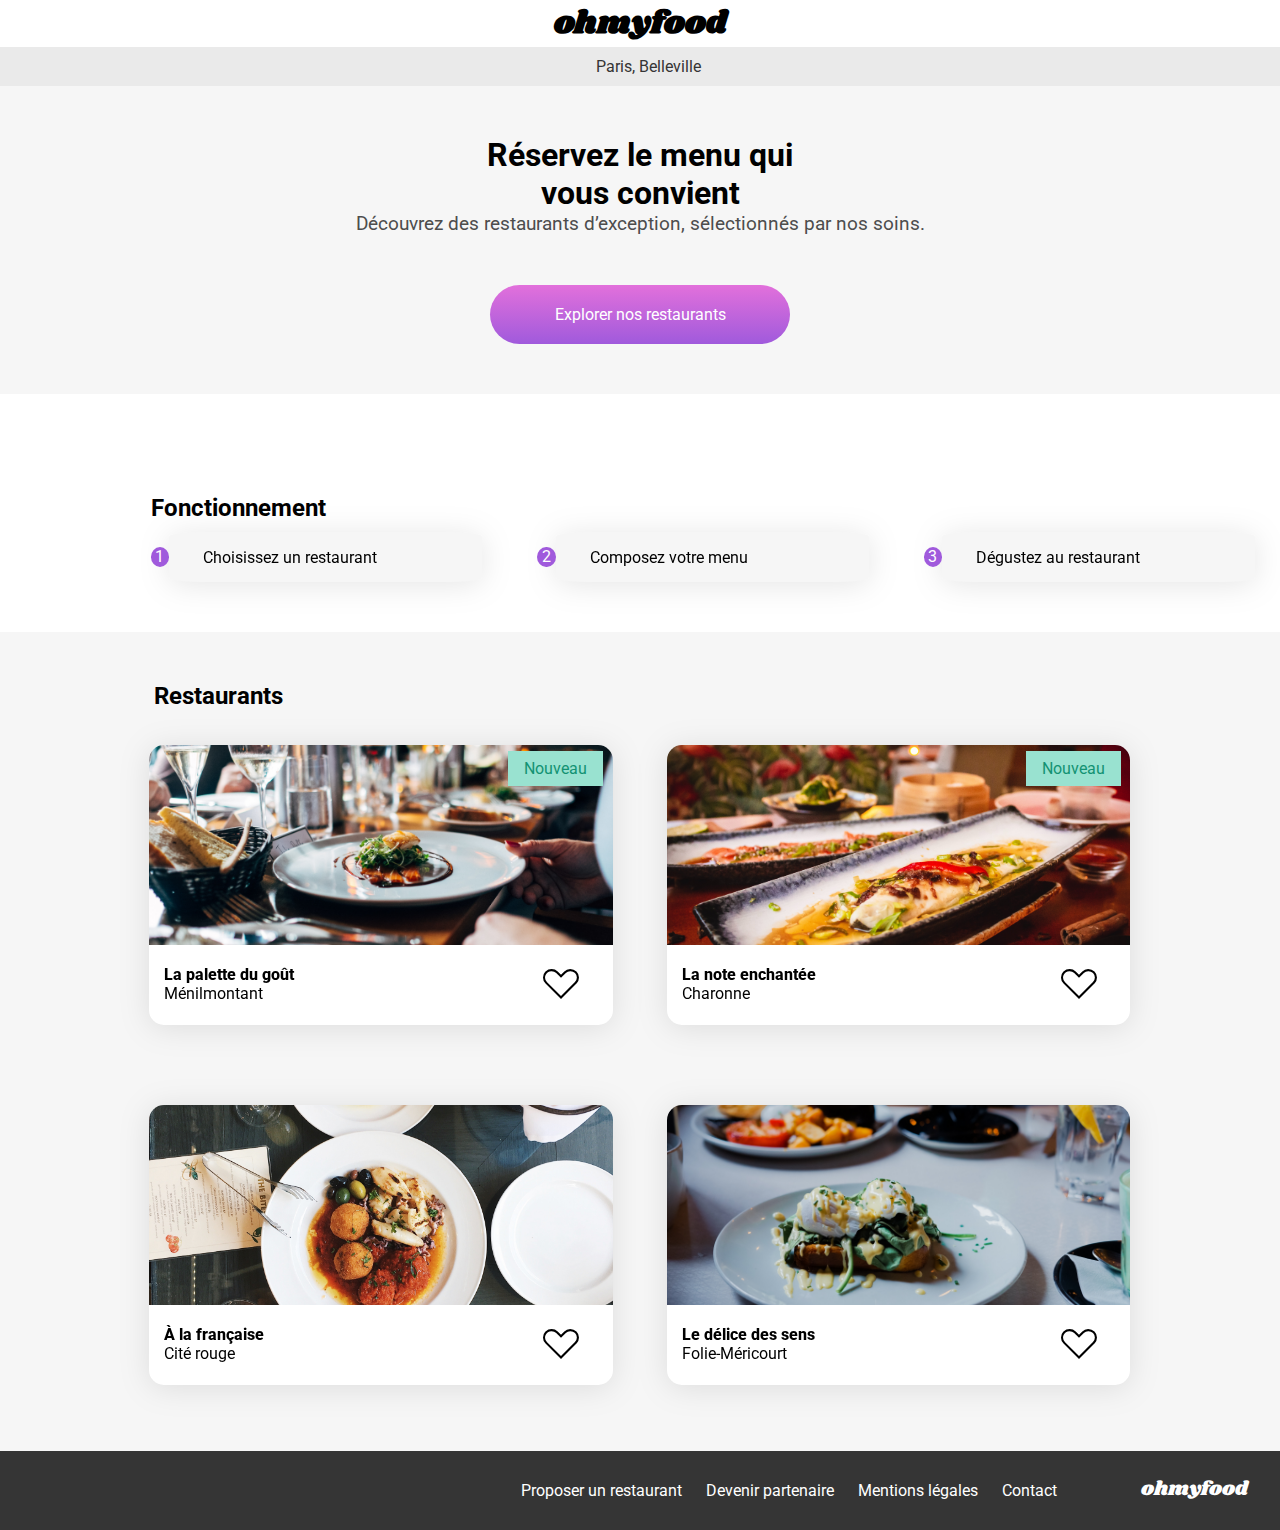
==== commit 3991c297: "nouvelle animation du coeur" ====
--- a/index.html
+++ b/index.html
@@ -19,8 +19,8 @@
     <link rel="stylesheet" href="./css/index.css">
   </head>
   <body>
-    <!-- <div class="loader">
-    </div> -->
+    <!--<div class="loader">
+    </div>-->
     <header>
       <h1 class="center">ohmyfood</h1>
       <div class="location">
@@ -61,7 +61,21 @@
             
             <a href="./restaurants/palette.html">La palette du goût</a>
             <p class="faubourg">Ménilmontant</p>
-            <i class="fa-regular fa-heart"></i><i class="fa-solid fa-heart full-heart"></i>
+            <svg id='heart' height="0" width="0">
+              <defs>
+                  <clipPath id="svgPath">
+                      <path d="M20,35.09,4.55,19.64a8.5,8.5,0,0,1-.13-12l.13-.13a8.72,8.72,0,0,1,12.14,0L20,10.79l3.3-3.3a8.09,8.09,0,0,1,5.83-2.58,8.89,8.89,0,0,1,6.31,2.58,8.5,8.5,0,0,1,.13,12l-.13.13Z"/>
+                  </clipPath>
+              </defs>
+          </svg>
+          
+          <div class="heart-container">
+             <svg width="40" height="40" viewBox="0 0 40 40" class='heart-stroke'>
+                <path d="M20,35.07,4.55,19.62a8.5,8.5,0,0,1-.12-12l.12-.12a8.72,8.72,0,0,1,12.14,0L20,10.77l3.3-3.3A8.09,8.09,0,0,1,29.13,4.9a8.89,8.89,0,0,1,6.31,2.58,8.5,8.5,0,0,1,.12,12l-.12.12ZM10.64,7.13A6.44,6.44,0,0,0,6.07,18.19L20,32.06,33.94,18.12A6.44,6.44,0,0,0,34,9l0,0a6.44,6.44,0,0,0-4.77-1.85A6,6,0,0,0,24.83,9L20,13.78,15.21,9A6.44,6.44,0,0,0,10.64,7.13Z"/>
+             </svg>
+             
+             <div class='heart-clip'></div>
+          </div>
           </div>
         </div>
       
@@ -71,7 +85,21 @@
           <div class="subtitle">
             <a href="./restaurants/note.html">La note enchantée</a>
             <p class="faubourg">Charonne</p>
-            <i class="fa-regular fa-heart"></i><i class="fa-solid fa-heart full-heart"></i>
+            <svg height="0" width="0">
+              <defs>
+                  <clipPath id="svgPath">
+                      <path d="M20,35.09,4.55,19.64a8.5,8.5,0,0,1-.13-12l.13-.13a8.72,8.72,0,0,1,12.14,0L20,10.79l3.3-3.3a8.09,8.09,0,0,1,5.83-2.58,8.89,8.89,0,0,1,6.31,2.58,8.5,8.5,0,0,1,.13,12l-.13.13Z"/>
+                  </clipPath>
+              </defs>
+          </svg>
+          
+          <div class="heart-container">
+             <svg width="40" height="40" viewBox="0 0 40 40" class='heart-stroke'>
+                <path d="M20,35.07,4.55,19.62a8.5,8.5,0,0,1-.12-12l.12-.12a8.72,8.72,0,0,1,12.14,0L20,10.77l3.3-3.3A8.09,8.09,0,0,1,29.13,4.9a8.89,8.89,0,0,1,6.31,2.58,8.5,8.5,0,0,1,.12,12l-.12.12ZM10.64,7.13A6.44,6.44,0,0,0,6.07,18.19L20,32.06,33.94,18.12A6.44,6.44,0,0,0,34,9l0,0a6.44,6.44,0,0,0-4.77-1.85A6,6,0,0,0,24.83,9L20,13.78,15.21,9A6.44,6.44,0,0,0,10.64,7.13Z"/>
+             </svg>
+             
+             <div class='heart-clip'></div>
+          </div>
           </div>
         </div>
       
@@ -81,7 +109,21 @@
           <div class="subtitle">
             <a href="./restaurants/francaise.html">À la française</a>
             <p class="faubourg">Cité rouge</p>
-            <i class="fa-regular fa-heart"></i><i class="fa-solid fa-heart full-heart"></i>
+            <svg height="0" width="0">
+              <defs>
+                  <clipPath id="svgPath">
+                      <path d="M20,35.09,4.55,19.64a8.5,8.5,0,0,1-.13-12l.13-.13a8.72,8.72,0,0,1,12.14,0L20,10.79l3.3-3.3a8.09,8.09,0,0,1,5.83-2.58,8.89,8.89,0,0,1,6.31,2.58,8.5,8.5,0,0,1,.13,12l-.13.13Z"/>
+                  </clipPath>
+              </defs>
+          </svg>
+          
+          <div class="heart-container">
+             <svg width="40" height="40" viewBox="0 0 40 40" class='heart-stroke'>
+                <path d="M20,35.07,4.55,19.62a8.5,8.5,0,0,1-.12-12l.12-.12a8.72,8.72,0,0,1,12.14,0L20,10.77l3.3-3.3A8.09,8.09,0,0,1,29.13,4.9a8.89,8.89,0,0,1,6.31,2.58,8.5,8.5,0,0,1,.12,12l-.12.12ZM10.64,7.13A6.44,6.44,0,0,0,6.07,18.19L20,32.06,33.94,18.12A6.44,6.44,0,0,0,34,9l0,0a6.44,6.44,0,0,0-4.77-1.85A6,6,0,0,0,24.83,9L20,13.78,15.21,9A6.44,6.44,0,0,0,10.64,7.13Z"/>
+             </svg>
+             
+             <div class='heart-clip'></div>
+          </div>
           </div>
         </div>
       
@@ -91,7 +133,21 @@
           <div class="subtitle">
             <a href="./restaurants/delice.html">Le délice des sens</a>
             <p class="faubourg">Folie-Méricourt</p>
-            <i class="fa-regular fa-heart"></i><i class="fa-solid fa-heart full-heart"></i>
+            <svg height="0" width="0">
+              <defs>
+                  <clipPath id="svgPath">
+                      <path d="M20,35.09,4.55,19.64a8.5,8.5,0,0,1-.13-12l.13-.13a8.72,8.72,0,0,1,12.14,0L20,10.79l3.3-3.3a8.09,8.09,0,0,1,5.83-2.58,8.89,8.89,0,0,1,6.31,2.58,8.5,8.5,0,0,1,.13,12l-.13.13Z"/>
+                  </clipPath>
+              </defs>
+          </svg>
+          
+          <div class="heart-container">
+             <svg width="40" height="40" viewBox="0 0 40 40" class='heart-stroke'>
+                <path d="M20,35.07,4.55,19.62a8.5,8.5,0,0,1-.12-12l.12-.12a8.72,8.72,0,0,1,12.14,0L20,10.77l3.3-3.3A8.09,8.09,0,0,1,29.13,4.9a8.89,8.89,0,0,1,6.31,2.58,8.5,8.5,0,0,1,.12,12l-.12.12ZM10.64,7.13A6.44,6.44,0,0,0,6.07,18.19L20,32.06,33.94,18.12A6.44,6.44,0,0,0,34,9l0,0a6.44,6.44,0,0,0-4.77-1.85A6,6,0,0,0,24.83,9L20,13.78,15.21,9A6.44,6.44,0,0,0,10.64,7.13Z"/>
+             </svg>
+             
+             <div class='heart-clip'></div>
+          </div>
           </div>
         </div>
       </div>
--- a/css/index.css
+++ b/css/index.css
@@ -219,6 +219,8 @@
 .subtitle{
   position:relative;
   /* width: 300px; */
+  height: 60px;
+  padding-top: 1rem;
   left: 15px;
 }
 .subtitle a{
@@ -227,18 +229,18 @@
   margin-top: -16px;
 }
 
-.subtitle i{
+/* .subtitle i{
   font-size: 2rem;
   position: absolute;
   right: 7%;
   top:50%;
   transform: translateY(-50%);
-}
+} */
 
 .faubourg{
   font-size: 16px;
   margin-top: -0px;
-  margin-bottom: 8px;
+  /* margin-bottom: 8px; */
 }
 
 .fa-heart{
@@ -263,6 +265,83 @@
 
 .full-heart:hover{
   opacity: 1;
+}
+
+.heart-container {
+  position: absolute;
+  width: 40px;
+  height: 40px;
+  /* transform: translateX(-50%); */
+  right: 10%;
+  top:25%;
+  transform: translateY(-10%);
+}
+
+.heart-clip {
+  display: block;
+  width: 100%;
+  height: 100%;
+  position: relative;
+  overflow: hidden;
+  -webkit-clip-path: url(#svgPath);
+          clip-path: url(#svgPath);
+}
+.heart-clip:hover {
+  -webkit-animation: pulse 0.6s 0.3s;
+          animation: pulse 0.6s 0.3s;
+}
+.heart-clip:hover::before {
+  transform: scale(1);
+  opacity: 1;
+}
+.heart-clip::before {
+  content: "";
+  display: block;
+  width: 100%;
+  height: 100%;
+  border-radius: 50%;
+  background-color: #9356DC;
+  opacity: 0;
+  transform: scale(0);
+  transition: transform 0.2s linear, opacity 0.2s linear;
+  transform-origin: center 60%;
+}
+.heart-clip.active {
+  -webkit-animation: pulse 0.6s 0.3s forwards;
+          animation: pulse 0.6s 0.3s forwards;
+}
+
+.heart-stroke {
+  width: 100%;
+  height: 100%;
+  position: absolute;
+  top: 0;
+  left: 0;
+  fill: linear-gradient(180deg, #A05ADC, #e270db);;
+}
+
+@-webkit-keyframes pulse {
+  0% {
+    transform: scale(1);
+  }
+  30% {
+    transform: scale(1.2);
+  }
+  60% {
+    transform: scale(1);
+  }
+}
+
+@keyframes pulse {
+  0% {
+    transform: scale(1);
+  }
+  30% {
+    transform: scale(1.2);
+  }
+  60% {
+    transform: scale(1);
+  }
 }
 
 footer{
@@ -284,6 +363,7 @@
 .logo{
   font-family: Shrikhand, sans-serif;
   font-size: 20px;
+  padding-left: 1rem;
 }
 
 /* tablette */
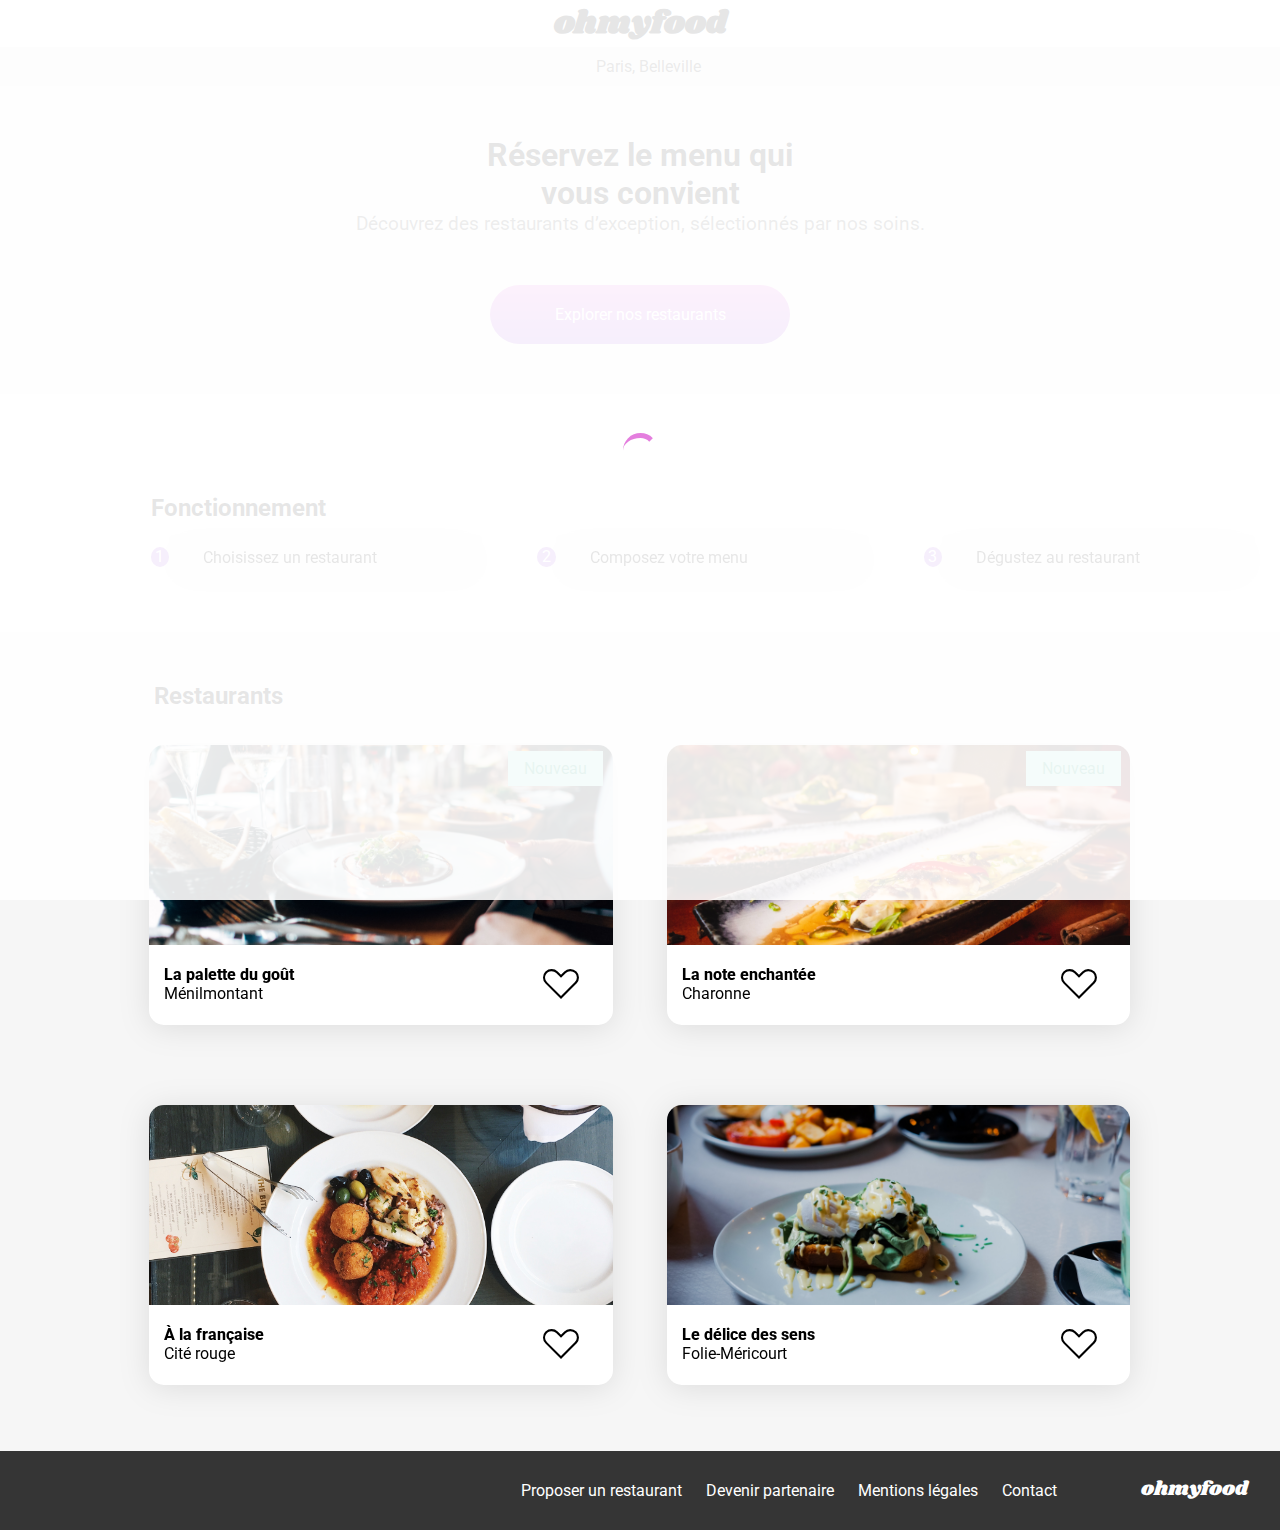
==== commit a79011d9: "rétablissement du loader" ====
--- a/index.html
+++ b/index.html
@@ -19,8 +19,8 @@
     <link rel="stylesheet" href="./css/index.css">
   </head>
   <body>
-    <!--<div class="loader">
-    </div>-->
+    <div class="loader">
+    </div>
     <header>
       <h1 class="center">ohmyfood</h1>
       <div class="location">
